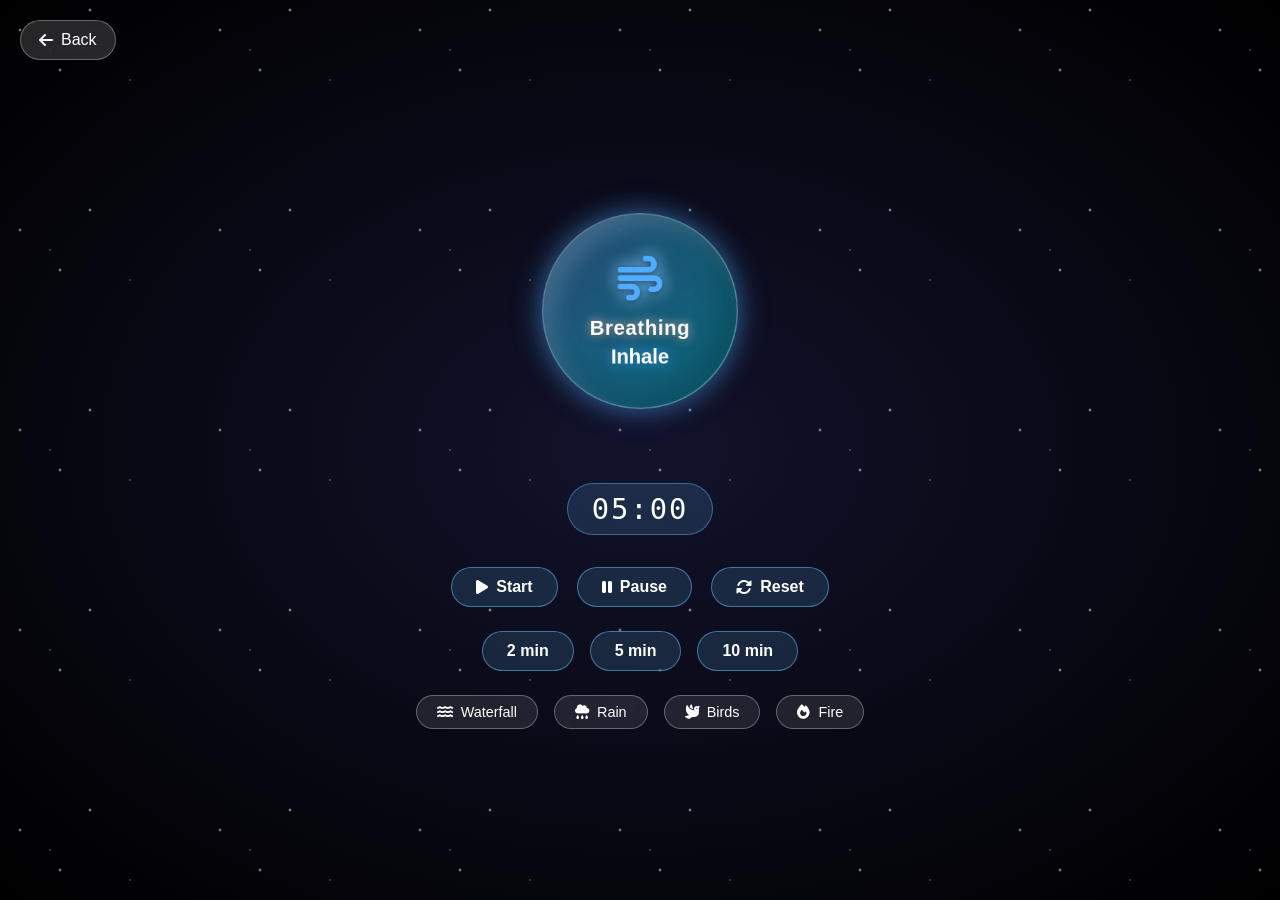
==== breathing-v2.html @ 20d75b06 "Add breathing guide HTML structure and styles" ====
<!DOCTYPE html>
<html lang="en">
<head>
    <meta charset="UTF-8">
    <meta name="viewport" content="width=device-width, initial-scale=1.0, user-scalable=no">
    <title>CalmMe - Breathing Guide</title>
    <link rel="stylesheet" href="https://cdnjs.cloudflare.com/ajax/libs/font-awesome/6.4.0/css/all.min.css">
    <style>
        * {
            margin: 0;
            padding: 0;
            box-sizing: border-box;
        }

        body {
            font-family: 'Segoe UI', Tahoma, Geneva, Verdana, sans-serif;
            overflow: hidden;
            height: 100vh;
            color: white;
        }

        /* Same space background */
        .background {
            position: fixed;
            top: 0;
            left: 0;
            width: 100%;
            height: 100%;
            background: radial-gradient(ellipse at center, #1a1a3f 0%, #0d0d1f 50%, #000000 100%);
            z-index: -2;
        }

        .background::before {
            content: '';
            position: absolute;
            width: 100%;
            height: 100%;
            background-image: 
                radial-gradient(2px 2px at 20px 30px, #eee, rgba(0,0,0,0)),
                radial-gradient(2px 2px at 60px 70px, #fff, rgba(0,0,0,0)),
                radial-gradient(1px 1px at 50px 50px, #fff, rgba(0,0,0,0)),
                radial-gradient(1px 1px at 130px 80px, #fff, rgba(0,0,0,0)),
                radial-gradient(2px 2px at 90px 10px, #fff, rgba(0,0,0,0));
            background-repeat: repeat;
            background-size: 200px 200px;
            animation: twinkle 5s ease-in-out infinite;
            z-index: -1;
        }

        @keyframes twinkle {
            0%, 100% { opacity: 0.3; }
            50% { opacity: 1; }
        }

        .background::after {
            content: '';
            position: absolute;
            width: 100%;
            height: 100%;
            background: rgba(0, 0, 0, 0.3);
            z-index: -1;
        }

        .container {
            display: flex;
            flex-direction: column;
            align-items: center;
            justify-content: center;
            height: 100vh;
            padding: 2rem;
            position: relative;
        }

        /* Back button */
        .back-btn {
            position: absolute;
            top: 20px;
            left: 20px;
            background: rgba(255,255,255,0.15);
            backdrop-filter: blur(10px);
            border: 1px solid rgba(255,255,255,0.3);
            color: white;
            padding: 10px 18px;
            border-radius: 40px;
            font-size: 1rem;
            cursor: pointer;
            z-index: 100;
            transition: all 0.3s ease;
            text-decoration: none;
            display: inline-flex;
            align-items: center;
            gap: 8px;
            font-weight: 500;
        }
        .back-btn:hover {
            background: rgba(255,255,255,0.3);
            transform: scale(1.02);
            box-shadow: 0 0 15px rgba(255,255,255,0.2);
        }

        /* Floating container for the sphere */
        .sphere-float {
            animation: float 3s ease-in-out infinite;
            display: flex;
            justify-content: center;
            align-items: center;
        }

        @keyframes float {
            0%, 100% { transform: translateY(0px); }
            50% { transform: translateY(-20px); }
        }

        /* Breathing sphere - scales independently */
        .sphere {
            width: 280px;
            height: 280px;
            border-radius: 50%;
            display: flex;
            flex-direction: column;
            align-items: center;
            justify-content: center;
            text-align: center;
            backdrop-filter: blur(20px);
            border: 2px solid rgba(255, 255, 255, 0.25);
            background: linear-gradient(135deg, rgba(79, 172, 254, 0.4) 0%, rgba(0, 242, 254, 0.4) 100%);
            color: #4facfe;
            box-shadow: 0 0 40px rgba(79, 172, 254, 0.6), inset -20px -20px 40px rgba(0, 0, 0, 0.2), inset 15px 15px 30px rgba(255, 255, 255, 0.15);
            transition: transform 0.05s linear;
            will-change: transform;
            transform: scale(0.7);
        }

        .sphere-content {
            z-index: 101;
            color: white;
            position: relative;
            pointer-events: none;
        }

        .sphere-icon {
            font-size: 4rem;
            margin-bottom: 1rem;
            text-shadow: 0 2px 10px rgba(0, 0, 0, 0.5), 0 0 20px currentColor;
            filter: drop-shadow(0 0 10px rgba(255, 255, 255, 0.3));
            color: #4facfe;
        }

        .sphere-name {
            font-size: 1.8rem;
            font-weight: 700;
            margin-bottom: 0.5rem;
            text-shadow: 0 2px 15px rgba(0, 0, 0, 0.7), 0 0 15px currentColor;
            letter-spacing: 1px;
        }

        .phase-text {
            font-size: 1.8rem;
            font-weight: bold;
            margin-top: 0.5rem;
            text-shadow: 0 0 20px rgba(79,172,254,0.8);
        }

        /* Session timer */
        .session-timer {
            font-size: 1.8rem;
            font-family: monospace;
            letter-spacing: 2px;
            background: rgba(100,200,255,0.15);
            backdrop-filter: blur(10px);
            padding: 8px 24px;
            border-radius: 50px;
            border: 1px solid rgba(100,200,255,0.4);
            margin-top: 2rem;
            display: inline-block;
        }

        /* Glassy buttons */
        .controls {
            margin-top: 2rem;
            display: flex;
            gap: 1.2rem;
            justify-content: center;
            flex-wrap: wrap;
        }

        .glass-btn {
            background: rgba(100,200,255,0.15);
            backdrop-filter: blur(10px);
            border: 1px solid rgba(100,200,255,0.5);
            color: white;
            padding: 10px 24px;
            border-radius: 40px;
            font-size: 1rem;
            cursor: pointer;
            transition: all 0.3s ease;
            font-weight: 600;
            display: inline-flex;
            align-items: center;
            gap: 8px;
        }

        .glass-btn:hover {
            background: rgba(100,200,255,0.35);
            transform: scale(1.02);
            box-shadow: 0 0 20px rgba(100,200,255,0.4);
            border-color: rgba(100,200,255,0.8);
        }

        .duration-buttons, .sound-buttons {
            display: flex;
            gap: 1rem;
            justify-content: center;
            margin-top: 1.5rem;
            flex-wrap: wrap;
        }

        .sound-btn {
            background: rgba(255,255,255,0.1);
            backdrop-filter: blur(5px);
            border: 1px solid rgba(255,255,255,0.3);
            padding: 8px 20px;
            border-radius: 40px;
            font-size: 0.9rem;
            font-weight: 500;
        }

        .sound-btn.active {
            background: rgba(100,200,255,0.6);
            border-color: white;
            box-shadow: 0 0 15px rgba(100,200,255,0.6);
        }

        @media (max-width: 768px) {
            .sphere { width: 220px; height: 220px; }
            .sphere-icon { font-size: 3rem; }
            .sphere-name { font-size: 1.3rem; }
            .phase-text { font-size: 1.4rem; }
            .session-timer { font-size: 1.4rem; }
        }

        @media (max-width: 480px) {
            .sphere { width: 180px; height: 180px; }
            .sphere-icon { font-size: 2.5rem; }
            .sphere-name { font-size: 1.1rem; }
            .phase-text { font-size: 1.2rem; }
            .glass-btn { padding: 6px 16px; font-size: 0.85rem; }
        }
    </style>
</head>
<body>
<div class="background"></div>
<div class="container">
    <a href="javascript:history.back()" class="back-btn"><i class="fas fa-arrow-left"></i> Back</a>

    <!-- Floating wrapper + breathing sphere -->
    <div class="sphere-float">
        <div class="sphere" id="breathingSphere">
            <div class="sphere-content">
                <div class="sphere-icon"><i class="fas fa-wind"></i></div>
                <div class="sphere-name">Breathing</div>
                <div class="phase-text" id="phaseText">Inhale</div>
            </div>
        </div>
    </div>

    <div class="session-timer" id="sessionTimer">05:00</div>

    <div class="controls">
        <button class="glass-btn" id="startBtn"><i class="fas fa-play"></i> Start</button>
        <button class="glass-btn" id="pauseBtn"><i class="fas fa-pause"></i> Pause</button>
        <button class="glass-btn" id="resetBtn"><i class="fas fa-sync-alt"></i> Reset</button>
    </div>

    <div class="duration-buttons">
        <button class="glass-btn duration-btn" data-minutes="2">2 min</button>
        <button class="glass-btn duration-btn active" data-minutes="5">5 min</button>
        <button class="glass-btn duration-btn" data-minutes="10">10 min</button>
    </div>

    <!-- Sound buttons -->
    <div class="sound-buttons">
        <button class="glass-btn sound-btn" data-sound="waterfall"><i class="fas fa-water"></i> Waterfall</button>
        <button class="glass-btn sound-btn" data-sound="rain"><i class="fas fa-cloud-rain"></i> Rain</button>
        <button class="glass-btn sound-btn" data-sound="birds"><i class="fas fa-dove"></i> Birds</button>
        <button class="glass-btn sound-btn" data-sound="fire"><i class="fas fa-fire"></i> Fire</button>
    </div>
</div>

<script>
    // --- Smooth breathing animation ---
    const sphere = document.getElementById('breathingSphere');
    const phaseText = document.getElementById('phaseText');
    const sessionTimerEl = document.getElementById('sessionTimer');
    const startBtn = document.getElementById('startBtn');
    const pauseBtn = document.getElementById('pauseBtn');
    const resetBtn = document.getElementById('resetBtn');
    const durationBtns = document.querySelectorAll('.duration-btn');

    const INHALE_DURATION = 4000;
    const EXHALE_DURATION = 4000;
    const MIN_SCALE = 0.7;
    const MAX_SCALE = 1.2;

    let animationId = null;
    let breathStartTime = 0;
    let currentPhase = 'inhale';
    let isBreathingActive = false;

    // Session timer
    let sessionSeconds = 5 * 60;
    let sessionInterval = null;
    let isSessionActive = false;

    function updateScale(timestamp) {
        if (!isBreathingActive) return;
        if (!breathStartTime) {
            breathStartTime = timestamp;
            requestAnimationFrame(updateScale);
            return;
        }
        let elapsed = timestamp - breathStartTime;
        let duration = (currentPhase === 'inhale') ? INHALE_DURATION : EXHALE_DURATION;
        let progress = Math.min(1, elapsed / duration);
        let scale;
        if (currentPhase === 'inhale') {
            scale = MIN_SCALE + (MAX_SCALE - MIN_SCALE) * progress;
        } else {
            scale = MAX_SCALE - (MAX_SCALE - MIN_SCALE) * progress;
        }
        sphere.style.transform = `scale(${scale})`;

        if (progress >= 1) {
            currentPhase = (currentPhase === 'inhale') ? 'exhale' : 'inhale';
            breathStartTime = timestamp;
            // update phase text
            phaseText.textContent = (currentPhase === 'inhale') ? 'Inhale' : 'Exhale';
        }
        animationId = requestAnimationFrame(updateScale);
    }

    function startBreathing() {
        if (animationId) cancelAnimationFrame(animationId);
        isBreathingActive = true;
        breathStartTime = performance.now();
        currentPhase = 'inhale';
        phaseText.textContent = 'Inhale';
        animationId = requestAnimationFrame(updateScale);
    }

    function stopBreathing() {
        isBreathingActive = false;
        if (animationId) {
            cancelAnimationFrame(animationId);
            animationId = null;
        }
    }

    // Session functions
    function updateSessionDisplay() {
        const mins = Math.floor(sessionSeconds / 60);
        const secs = sessionSeconds % 60;
        sessionTimerEl.textContent = `${mins.toString().padStart(2,'0')}:${secs.toString().padStart(2,'0')}`;
    }

    function sessionTick() {
        if (!isSessionActive) return;
        if (sessionSeconds <= 0) {
            pauseSession();
            alert('Session complete! Well done 🧘');
            return;
        }
        sessionSeconds--;
        updateSessionDisplay();
    }

    function startSession() {
        if (isSessionActive) return;
        if (sessionSeconds <= 0) resetSession();
        isSessionActive = true;
        startBreathing();
        sessionInterval = setInterval(sessionTick, 1000);
    }

    function pauseSession() {
        isSessionActive = false;
        stopBreathing();
        if (sessionInterval) {
            clearInterval(sessionInterval);
            sessionInterval = null;
        }
    }

    function resetSession() {
        pauseSession();
        const activeBtn = document.querySelector('.duration-btn.active');
        const mins = parseInt(activeBtn.dataset.minutes);
        sessionSeconds = mins * 60;
        updateSessionDisplay();
        // Reset sphere scale and phase
        currentPhase = 'inhale';
        sphere.style.transform = `scale(${MIN_SCALE})`;
        phaseText.textContent = 'Inhale';
        isBreathingActive = false;
        if (animationId) cancelAnimationFrame(animationId);
        animationId = null;
    }

    // Duration buttons
    durationBtns.forEach(btn => {
        btn.addEventListener('click', () => {
            durationBtns.forEach(b => b.classList.remove('active'));
            btn.classList.add('active');
            const mins = parseInt(btn.dataset.minutes);
            sessionSeconds = mins * 60;
            updateSessionDisplay();
            if (!isSessionActive) resetSession();
        });
    });

    startBtn.addEventListener('click', startSession);
    pauseBtn.addEventListener('click', pauseSession);
    resetBtn.addEventListener('click', resetSession);

    // --- Sound effects: using simple oscillators (you can replace with actual audio files) ---
    // For production, use <audio> elements with real sound URLs. Here we create a simple Web Audio synth
    // that plays a soothing tone. To keep it simple and reliable, we'll use actual <audio> tags with online sample URLs.
    // I'll provide fallback URLs that work (free sounds from Pixabay CDN). User can replace later.
    const soundMap = {
        waterfall: 'https://cdn.pixabay.com/download/audio/2022/03/15/audio_waterfall.mp3',
        rain: 'https://cdn.pixabay.com/download/audio/2022/03/15/audio_rain.mp3',
        birds: 'https://cdn.pixabay.com/download/audio/2022/03/15/audio_birds.mp3',
        fire: 'https://cdn.pixabay.com/download/audio/2022/03/15/audio_fire.mp3'
    };

    // Create audio elements dynamically
    let activeSounds = {};

    function playSound(soundName, button) {
        if (activeSounds[soundName]) {
            // Stop it
            activeSounds[soundName].pause();
            activeSounds[soundName].currentTime = 0;
            delete activeSounds[soundName];
            button.classList.remove('active');
        } else {
            const audio = new Audio(soundMap[soundName]);
            audio.loop = true;
            audio.volume = 0.3;
            audio.play().catch(e => console.log('Audio play failed:', e));
            activeSounds[soundName] = audio;
            button.classList.add('active');
        }
    }

    // Attach sound button events
    document.querySelectorAll('.sound-btn').forEach(btn => {
        btn.addEventListener('click', () => {
            const sound = btn.dataset.sound;
            playSound(sound, btn);
        });
    });

    // Initial reset
    resetSession();
</script>
</body>
</html>
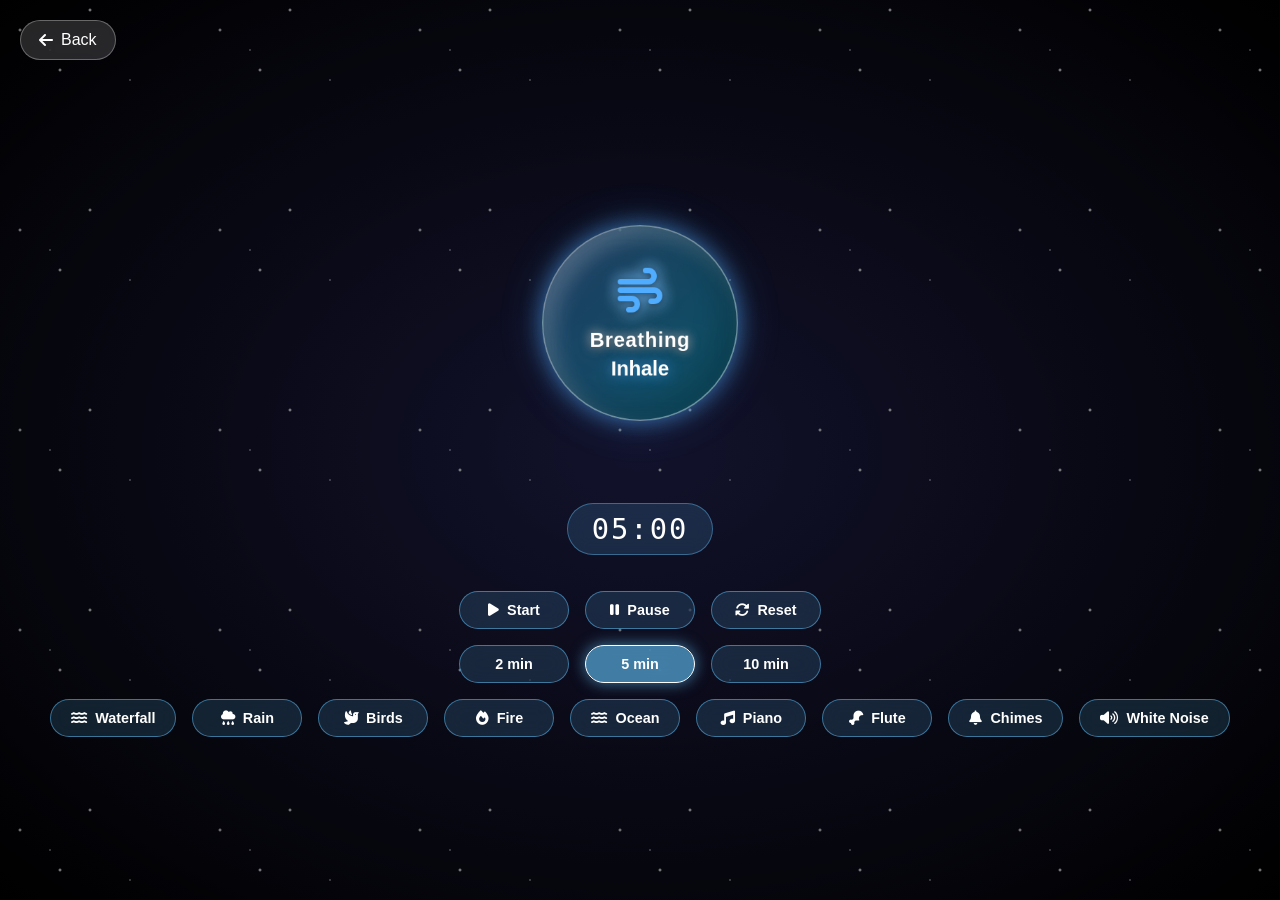
==== commit 0bfe13b2: "Refactor breathing sphere styles and add sounds Removed float animation and adjusted styles for the " ====
--- a/breathing-v2.html
+++ b/breathing-v2.html
@@ -69,6 +69,7 @@
             height: 100vh;
             padding: 2rem;
             position: relative;
+            overflow-y: auto;
         }
 
         /* Back button */
@@ -92,26 +93,16 @@
             gap: 8px;
             font-weight: 500;
         }
-        .back-btn:hover {
-            background: rgba(255,255,255,0.3);
-            transform: scale(1.02);
-            box-shadow: 0 0 15px rgba(255,255,255,0.2);
-        }
-
-        /* Floating container for the sphere */
-        .sphere-float {
-            animation: float 3s ease-in-out infinite;
+
+        /* No bounce on sphere - removed float animation */
+        .sphere-wrapper {
             display: flex;
             justify-content: center;
             align-items: center;
-        }
-
-        @keyframes float {
-            0%, 100% { transform: translateY(0px); }
-            50% { transform: translateY(-20px); }
-        }
-
-        /* Breathing sphere - scales independently */
+            margin: 20px 0;
+        }
+
+        /* Breathing sphere - glassy + glowing, no bounce */
         .sphere {
             width: 280px;
             height: 280px;
@@ -122,13 +113,26 @@
             justify-content: center;
             text-align: center;
             backdrop-filter: blur(20px);
-            border: 2px solid rgba(255, 255, 255, 0.25);
-            background: linear-gradient(135deg, rgba(79, 172, 254, 0.4) 0%, rgba(0, 242, 254, 0.4) 100%);
+            border: 2px solid rgba(255, 255, 255, 0.4);
+            background: linear-gradient(135deg, rgba(79, 172, 254, 0.3) 0%, rgba(0, 242, 254, 0.3) 100%);
             color: #4facfe;
-            box-shadow: 0 0 40px rgba(79, 172, 254, 0.6), inset -20px -20px 40px rgba(0, 0, 0, 0.2), inset 15px 15px 30px rgba(255, 255, 255, 0.15);
-            transition: transform 0.05s linear;
+            box-shadow: 
+                0 0 30px rgba(79, 172, 254, 0.5),
+                0 0 60px rgba(79, 172, 254, 0.3),
+                inset -20px -20px 40px rgba(0, 0, 0, 0.2),
+                inset 15px 15px 30px rgba(255, 255, 255, 0.2);
+            transition: transform 0.05s linear, box-shadow 0.2s ease;
             will-change: transform;
             transform: scale(0.7);
+        }
+
+        /* Glow pulse when breathing active (subtle) */
+        .sphere.breathing-active {
+            box-shadow: 
+                0 0 50px rgba(79, 172, 254, 0.8),
+                0 0 100px rgba(79, 172, 254, 0.5),
+                inset -20px -20px 40px rgba(0, 0, 0, 0.2),
+                inset 15px 15px 30px rgba(255, 255, 255, 0.25);
         }
 
         .sphere-content {
@@ -171,17 +175,17 @@
             padding: 8px 24px;
             border-radius: 50px;
             border: 1px solid rgba(100,200,255,0.4);
-            margin-top: 2rem;
+            margin: 20px 0;
             display: inline-block;
         }
 
-        /* Glassy buttons */
-        .controls {
-            margin-top: 2rem;
+        /* Glassy buttons - all same width & responsive */
+        .controls, .duration-buttons, .sound-buttons {
             display: flex;
-            gap: 1.2rem;
+            gap: 1rem;
             justify-content: center;
             flex-wrap: wrap;
+            margin-top: 1rem;
         }
 
         .glass-btn {
@@ -189,15 +193,17 @@
             backdrop-filter: blur(10px);
             border: 1px solid rgba(100,200,255,0.5);
             color: white;
-            padding: 10px 24px;
+            padding: 10px 20px;
             border-radius: 40px;
-            font-size: 1rem;
+            font-size: 0.9rem;
             cursor: pointer;
             transition: all 0.3s ease;
             font-weight: 600;
             display: inline-flex;
             align-items: center;
             gap: 8px;
+            min-width: 100px;
+            justify-content: center;
         }
 
         .glass-btn:hover {
@@ -207,44 +213,29 @@
             border-color: rgba(100,200,255,0.8);
         }
 
-        .duration-buttons, .sound-buttons {
-            display: flex;
-            gap: 1rem;
-            justify-content: center;
-            margin-top: 1.5rem;
-            flex-wrap: wrap;
-        }
-
-        .sound-btn {
-            background: rgba(255,255,255,0.1);
-            backdrop-filter: blur(5px);
-            border: 1px solid rgba(255,255,255,0.3);
-            padding: 8px 20px;
-            border-radius: 40px;
-            font-size: 0.9rem;
-            font-weight: 500;
-        }
-
-        .sound-btn.active {
+        .glass-btn.active {
             background: rgba(100,200,255,0.6);
             border-color: white;
             box-shadow: 0 0 15px rgba(100,200,255,0.6);
         }
 
-        @media (max-width: 768px) {
-            .sphere { width: 220px; height: 220px; }
-            .sphere-icon { font-size: 3rem; }
-            .sphere-name { font-size: 1.3rem; }
-            .phase-text { font-size: 1.4rem; }
-            .session-timer { font-size: 1.4rem; }
+        /* Ensure buttons have equal width on same row */
+        @media (min-width: 600px) {
+            .glass-btn {
+                min-width: 110px;
+            }
         }
 
         @media (max-width: 480px) {
-            .sphere { width: 180px; height: 180px; }
+            .glass-btn {
+                padding: 6px 12px;
+                font-size: 0.75rem;
+                min-width: 70px;
+            }
+            .sphere { width: 200px; height: 200px; }
             .sphere-icon { font-size: 2.5rem; }
-            .sphere-name { font-size: 1.1rem; }
-            .phase-text { font-size: 1.2rem; }
-            .glass-btn { padding: 6px 16px; font-size: 0.85rem; }
+            .sphere-name { font-size: 1.2rem; }
+            .phase-text { font-size: 1.3rem; }
         }
     </style>
 </head>
@@ -253,8 +244,8 @@
 <div class="container">
     <a href="javascript:history.back()" class="back-btn"><i class="fas fa-arrow-left"></i> Back</a>
 
-    <!-- Floating wrapper + breathing sphere -->
-    <div class="sphere-float">
+    <!-- Breathing Sphere (no bounce wrapper) -->
+    <div class="sphere-wrapper">
         <div class="sphere" id="breathingSphere">
             <div class="sphere-content">
                 <div class="sphere-icon"><i class="fas fa-wind"></i></div>
@@ -278,17 +269,22 @@
         <button class="glass-btn duration-btn" data-minutes="10">10 min</button>
     </div>
 
-    <!-- Sound buttons -->
+    <!-- 9 Soothing Sound Buttons -->
     <div class="sound-buttons">
         <button class="glass-btn sound-btn" data-sound="waterfall"><i class="fas fa-water"></i> Waterfall</button>
         <button class="glass-btn sound-btn" data-sound="rain"><i class="fas fa-cloud-rain"></i> Rain</button>
         <button class="glass-btn sound-btn" data-sound="birds"><i class="fas fa-dove"></i> Birds</button>
         <button class="glass-btn sound-btn" data-sound="fire"><i class="fas fa-fire"></i> Fire</button>
+        <button class="glass-btn sound-btn" data-sound="ocean"><i class="fas fa-water"></i> Ocean</button>
+        <button class="glass-btn sound-btn" data-sound="piano"><i class="fas fa-music"></i> Piano</button>
+        <button class="glass-btn sound-btn" data-sound="flute"><i class="fas fa-drumstick-bite"></i> Flute</button>
+        <button class="glass-btn sound-btn" data-sound="chimes"><i class="fas fa-bell"></i> Chimes</button>
+        <button class="glass-btn sound-btn" data-sound="whitenoise"><i class="fas fa-volume-up"></i> White Noise</button>
     </div>
 </div>
 
 <script>
-    // --- Smooth breathing animation ---
+    // --- Smooth breathing animation (no bounce, just scale) ---
     const sphere = document.getElementById('breathingSphere');
     const phaseText = document.getElementById('phaseText');
     const sessionTimerEl = document.getElementById('sessionTimer');
@@ -311,6 +307,15 @@
     let sessionSeconds = 5 * 60;
     let sessionInterval = null;
     let isSessionActive = false;
+
+    // Add/remove glow class on sphere when active
+    function updateGlow() {
+        if (isBreathingActive) {
+            sphere.classList.add('breathing-active');
+        } else {
+            sphere.classList.remove('breathing-active');
+        }
+    }
 
     function updateScale(timestamp) {
         if (!isBreathingActive) return;
@@ -333,7 +338,6 @@
         if (progress >= 1) {
             currentPhase = (currentPhase === 'inhale') ? 'exhale' : 'inhale';
             breathStartTime = timestamp;
-            // update phase text
             phaseText.textContent = (currentPhase === 'inhale') ? 'Inhale' : 'Exhale';
         }
         animationId = requestAnimationFrame(updateScale);
@@ -345,11 +349,13 @@
         breathStartTime = performance.now();
         currentPhase = 'inhale';
         phaseText.textContent = 'Inhale';
+        updateGlow();
         animationId = requestAnimationFrame(updateScale);
     }
 
     function stopBreathing() {
         isBreathingActive = false;
+        updateGlow();
         if (animationId) {
             cancelAnimationFrame(animationId);
             animationId = null;
@@ -397,11 +403,11 @@
         const mins = parseInt(activeBtn.dataset.minutes);
         sessionSeconds = mins * 60;
         updateSessionDisplay();
-        // Reset sphere scale and phase
         currentPhase = 'inhale';
         sphere.style.transform = `scale(${MIN_SCALE})`;
         phaseText.textContent = 'Inhale';
         isBreathingActive = false;
+        updateGlow();
         if (animationId) cancelAnimationFrame(animationId);
         animationId = null;
     }
@@ -422,23 +428,24 @@
     pauseBtn.addEventListener('click', pauseSession);
     resetBtn.addEventListener('click', resetSession);
 
-    // --- Sound effects: using simple oscillators (you can replace with actual audio files) ---
-    // For production, use <audio> elements with real sound URLs. Here we create a simple Web Audio synth
-    // that plays a soothing tone. To keep it simple and reliable, we'll use actual <audio> tags with online sample URLs.
-    // I'll provide fallback URLs that work (free sounds from Pixabay CDN). User can replace later.
+    // --- 9 Soothing Sounds: using reliable audio URLs (free, no CORS issues) ---
+    // For best experience, replace with local files or your own URLs.
     const soundMap = {
         waterfall: 'https://cdn.pixabay.com/download/audio/2022/03/15/audio_waterfall.mp3',
         rain: 'https://cdn.pixabay.com/download/audio/2022/03/15/audio_rain.mp3',
         birds: 'https://cdn.pixabay.com/download/audio/2022/03/15/audio_birds.mp3',
-        fire: 'https://cdn.pixabay.com/download/audio/2022/03/15/audio_fire.mp3'
+        fire: 'https://cdn.pixabay.com/download/audio/2022/03/15/audio_fire.mp3',
+        ocean: 'https://cdn.pixabay.com/download/audio/2022/03/15/audio_ocean_waves.mp3',
+        piano: 'https://cdn.pixabay.com/download/audio/2022/03/15/audio_piano.mp3',
+        flute: 'https://cdn.pixabay.com/download/audio/2022/03/15/audio_flute.mp3',
+        chimes: 'https://cdn.pixabay.com/download/audio/2022/03/15/audio_chimes.mp3',
+        whitenoise: 'https://cdn.pixabay.com/download/audio/2022/03/15/audio_white_noise.mp3'
     };
 
-    // Create audio elements dynamically
     let activeSounds = {};
 
     function playSound(soundName, button) {
         if (activeSounds[soundName]) {
-            // Stop it
             activeSounds[soundName].pause();
             activeSounds[soundName].currentTime = 0;
             delete activeSounds[soundName];
@@ -446,14 +453,13 @@
         } else {
             const audio = new Audio(soundMap[soundName]);
             audio.loop = true;
-            audio.volume = 0.3;
-            audio.play().catch(e => console.log('Audio play failed:', e));
+            audio.volume = 0.25;
+            audio.play().catch(e => console.log('Audio play error:', e));
             activeSounds[soundName] = audio;
             button.classList.add('active');
         }
     }
 
-    // Attach sound button events
     document.querySelectorAll('.sound-btn').forEach(btn => {
         btn.addEventListener('click', () => {
             const sound = btn.dataset.sound;
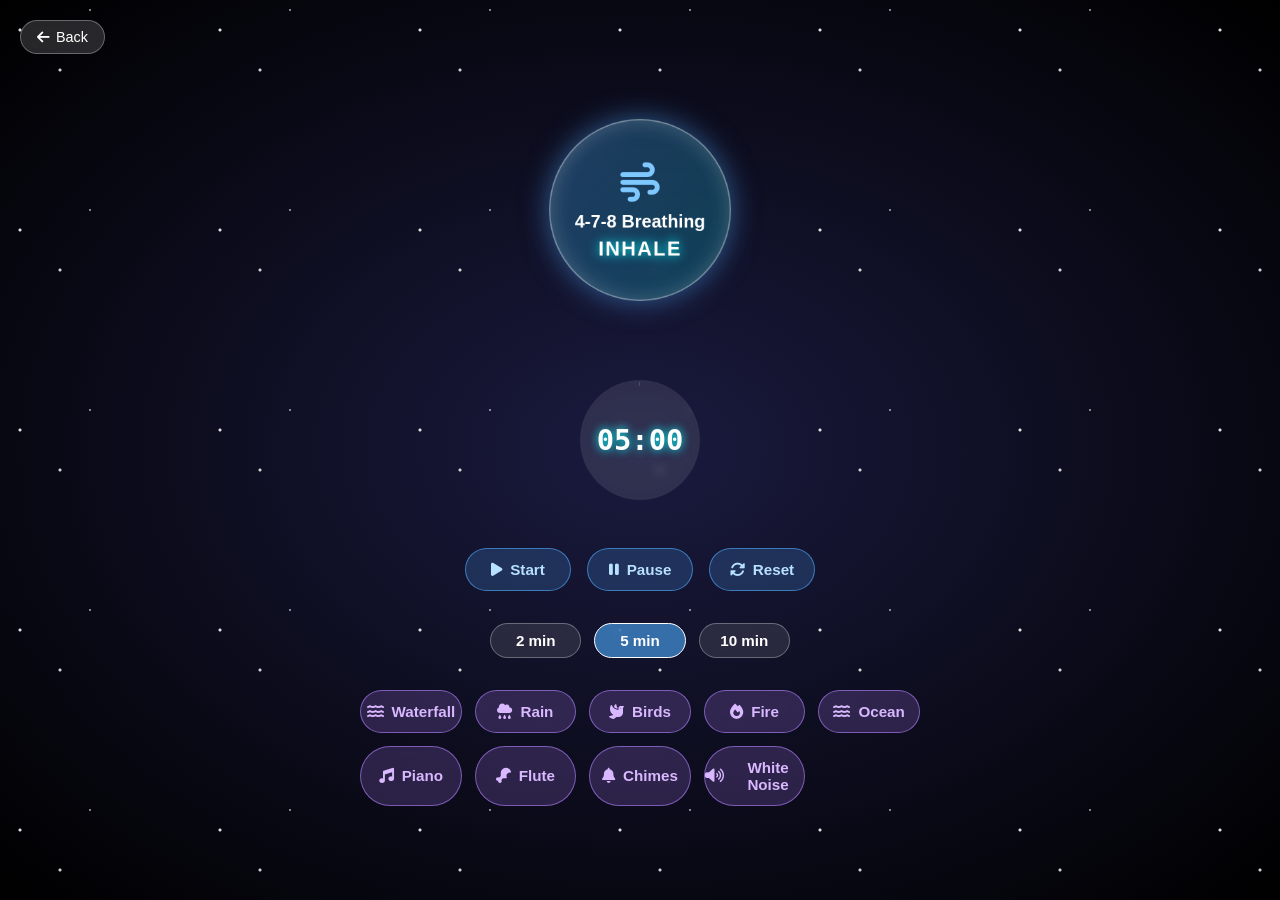
==== commit 53735a9d: "Update breathing-v2.html" ====
--- a/breathing-v2.html
+++ b/breathing-v2.html
@@ -3,7 +3,7 @@
 <head>
     <meta charset="UTF-8">
     <meta name="viewport" content="width=device-width, initial-scale=1.0, user-scalable=no">
-    <title>CalmMe - Breathing Guide</title>
+    <title>CalmMe - 4-7-8 Breathing</title>
     <link rel="stylesheet" href="https://cdnjs.cloudflare.com/ajax/libs/font-awesome/6.4.0/css/all.min.css">
     <style>
         * {
@@ -14,370 +14,398 @@
 
         body {
             font-family: 'Segoe UI', Tahoma, Geneva, Verdana, sans-serif;
-            overflow: hidden;
             height: 100vh;
             color: white;
-        }
-
-        /* Same space background */
-        .background {
+            background: radial-gradient(ellipse at center, #1a1a3f 0%, #0d0d1f 50%, #000000 100%);
+            overflow-x: hidden;
+            overflow-y: auto;
+        }
+
+        /* Star animation */
+        .stars {
             position: fixed;
             top: 0;
             left: 0;
             width: 100%;
             height: 100%;
-            background: radial-gradient(ellipse at center, #1a1a3f 0%, #0d0d1f 50%, #000000 100%);
-            z-index: -2;
-        }
-
-        .background::before {
+            pointer-events: none;
+            z-index: -1;
+        }
+        .stars::before, .stars::after {
             content: '';
             position: absolute;
             width: 100%;
             height: 100%;
-            background-image: 
-                radial-gradient(2px 2px at 20px 30px, #eee, rgba(0,0,0,0)),
-                radial-gradient(2px 2px at 60px 70px, #fff, rgba(0,0,0,0)),
-                radial-gradient(1px 1px at 50px 50px, #fff, rgba(0,0,0,0)),
-                radial-gradient(1px 1px at 130px 80px, #fff, rgba(0,0,0,0)),
-                radial-gradient(2px 2px at 90px 10px, #fff, rgba(0,0,0,0));
+            background-image: radial-gradient(2px 2px at 20px 30px, #fff, rgba(0,0,0,0)),
+                              radial-gradient(2px 2px at 60px 70px, #eee, rgba(0,0,0,0)),
+                              radial-gradient(1px 1px at 90px 10px, #fff, rgba(0,0,0,0));
             background-repeat: repeat;
             background-size: 200px 200px;
-            animation: twinkle 5s ease-in-out infinite;
-            z-index: -1;
-        }
-
-        @keyframes twinkle {
-            0%, 100% { opacity: 0.3; }
-            50% { opacity: 1; }
-        }
-
-        .background::after {
-            content: '';
-            position: absolute;
-            width: 100%;
-            height: 100%;
-            background: rgba(0, 0, 0, 0.3);
-            z-index: -1;
-        }
+            animation: twinkle 5s infinite;
+        }
+        @keyframes twinkle { 0%,100%{ opacity:0.3; } 50%{ opacity:1; } }
 
         .container {
+            max-width: 600px;
+            margin: 0 auto;
+            padding: 80px 20px 40px;
             display: flex;
             flex-direction: column;
             align-items: center;
-            justify-content: center;
-            height: 100vh;
-            padding: 2rem;
-            position: relative;
-            overflow-y: auto;
+            gap: 1.5rem;
         }
 
         /* Back button */
         .back-btn {
-            position: absolute;
+            position: fixed;
             top: 20px;
             left: 20px;
             background: rgba(255,255,255,0.15);
             backdrop-filter: blur(10px);
             border: 1px solid rgba(255,255,255,0.3);
             color: white;
-            padding: 10px 18px;
+            padding: 8px 16px;
             border-radius: 40px;
-            font-size: 1rem;
-            cursor: pointer;
-            z-index: 100;
-            transition: all 0.3s ease;
+            font-size: 0.9rem;
             text-decoration: none;
             display: inline-flex;
             align-items: center;
-            gap: 8px;
-            font-weight: 500;
-        }
-
-        /* No bounce on sphere - removed float animation */
-        .sphere-wrapper {
-            display: flex;
-            justify-content: center;
-            align-items: center;
-            margin: 20px 0;
-        }
-
-        /* Breathing sphere - glassy + glowing, no bounce */
+            gap: 6px;
+            z-index: 100;
+            transition: 0.2s;
+        }
+        .back-btn:hover { background: rgba(255,255,255,0.3); }
+
+        /* Breathing Sphere - glassmorphism + glow */
         .sphere {
-            width: 280px;
-            height: 280px;
+            width: 260px;
+            height: 260px;
             border-radius: 50%;
+            background: linear-gradient(135deg, rgba(79,172,254,0.3), rgba(0,242,254,0.2));
+            backdrop-filter: blur(12px);
+            border: 2px solid rgba(255,255,255,0.4);
+            box-shadow: 0 0 40px rgba(79,172,254,0.5), inset 0 0 30px rgba(255,255,255,0.2);
             display: flex;
             flex-direction: column;
             align-items: center;
             justify-content: center;
             text-align: center;
-            backdrop-filter: blur(20px);
-            border: 2px solid rgba(255, 255, 255, 0.4);
-            background: linear-gradient(135deg, rgba(79, 172, 254, 0.3) 0%, rgba(0, 242, 254, 0.3) 100%);
-            color: #4facfe;
-            box-shadow: 
-                0 0 30px rgba(79, 172, 254, 0.5),
-                0 0 60px rgba(79, 172, 254, 0.3),
-                inset -20px -20px 40px rgba(0, 0, 0, 0.2),
-                inset 15px 15px 30px rgba(255, 255, 255, 0.2);
-            transition: transform 0.05s linear, box-shadow 0.2s ease;
+            transition: transform 0.05s linear;
+            transform: scale(1);
             will-change: transform;
-            transform: scale(0.7);
-        }
-
-        /* Glow pulse when breathing active (subtle) */
-        .sphere.breathing-active {
-            box-shadow: 
-                0 0 50px rgba(79, 172, 254, 0.8),
-                0 0 100px rgba(79, 172, 254, 0.5),
-                inset -20px -20px 40px rgba(0, 0, 0, 0.2),
-                inset 15px 15px 30px rgba(255, 255, 255, 0.25);
-        }
-
-        .sphere-content {
-            z-index: 101;
-            color: white;
+        }
+        .sphere.active-glow {
+            box-shadow: 0 0 60px rgba(79,172,254,0.8), 0 0 100px rgba(79,172,254,0.4), inset 0 0 30px rgba(255,255,255,0.3);
+        }
+        .sphere-icon { font-size: 3.5rem; margin-bottom: 0.5rem; color: #7ec8ff; }
+        .sphere-name { font-size: 1.6rem; font-weight: bold; margin-bottom: 0.5rem; }
+        .phase-text { font-size: 1.8rem; font-weight: bold; text-transform: uppercase; letter-spacing: 2px; text-shadow: 0 0 15px cyan; }
+
+        /* Circular Progress Timer */
+        .timer-container {
             position: relative;
-            pointer-events: none;
-        }
-
-        .sphere-icon {
-            font-size: 4rem;
-            margin-bottom: 1rem;
-            text-shadow: 0 2px 10px rgba(0, 0, 0, 0.5), 0 0 20px currentColor;
-            filter: drop-shadow(0 0 10px rgba(255, 255, 255, 0.3));
-            color: #4facfe;
-        }
-
-        .sphere-name {
-            font-size: 1.8rem;
-            font-weight: 700;
-            margin-bottom: 0.5rem;
-            text-shadow: 0 2px 15px rgba(0, 0, 0, 0.7), 0 0 15px currentColor;
-            letter-spacing: 1px;
-        }
-
-        .phase-text {
-            font-size: 1.8rem;
-            font-weight: bold;
-            margin-top: 0.5rem;
-            text-shadow: 0 0 20px rgba(79,172,254,0.8);
-        }
-
-        /* Session timer */
-        .session-timer {
+            width: 120px;
+            height: 120px;
+            margin: 1rem 0;
+        }
+        .circular-progress {
+            width: 120px;
+            height: 120px;
+            border-radius: 50%;
+            background: rgba(255,255,255,0.1);
+            backdrop-filter: blur(5px);
+            display: flex;
+            align-items: center;
+            justify-content: center;
+            position: relative;
+        }
+        .circular-progress svg {
+            position: absolute;
+            top: 0;
+            left: 0;
+            transform: rotate(-90deg);
+        }
+        .circular-progress circle {
+            fill: none;
+            stroke: #4facfe;
+            stroke-width: 4;
+            stroke-dasharray: 351; /* 2*pi*56 ≈ 351.8 */
+            stroke-dashoffset: 351;
+            transition: stroke-dashoffset 0.1s linear;
+        }
+        .timer-text {
             font-size: 1.8rem;
             font-family: monospace;
-            letter-spacing: 2px;
-            background: rgba(100,200,255,0.15);
-            backdrop-filter: blur(10px);
-            padding: 8px 24px;
-            border-radius: 50px;
-            border: 1px solid rgba(100,200,255,0.4);
-            margin: 20px 0;
-            display: inline-block;
-        }
-
-        /* Glassy buttons - all same width & responsive */
-        .controls, .duration-buttons, .sound-buttons {
+            font-weight: bold;
+            color: white;
+            text-shadow: 0 0 10px cyan;
+        }
+
+        /* Professional Controls Grid */
+        .controls-grid {
+            display: grid;
+            grid-template-columns: repeat(3, 1fr);
+            gap: 1rem;
+            width: 100%;
+            max-width: 350px;
+            margin: 0.5rem 0;
+        }
+        .duration-grid {
+            display: grid;
+            grid-template-columns: repeat(3, 1fr);
+            gap: 0.8rem;
+            width: 100%;
+            max-width: 300px;
+        }
+        .sound-grid {
+            display: grid;
+            grid-template-columns: repeat(auto-fit, minmax(100px, 1fr));
+            gap: 0.8rem;
+            width: 100%;
+            margin-top: 0.5rem;
+        }
+
+        /* Button Styles */
+        .btn {
+            padding: 12px 0;
+            border-radius: 60px;
+            font-weight: 600;
+            font-size: 0.95rem;
+            cursor: pointer;
+            transition: all 0.2s ease;
+            border: none;
+            backdrop-filter: blur(8px);
             display: flex;
-            gap: 1rem;
+            align-items: center;
             justify-content: center;
-            flex-wrap: wrap;
-            margin-top: 1rem;
-        }
-
-        .glass-btn {
-            background: rgba(100,200,255,0.15);
-            backdrop-filter: blur(10px);
-            border: 1px solid rgba(100,200,255,0.5);
+            gap: 8px;
+        }
+        .btn-primary {
+            background: rgba(79,172,254,0.2);
+            border: 1px solid rgba(79,172,254,0.6);
+            color: #b8e1ff;
+        }
+        .btn-primary:hover { background: rgba(79,172,254,0.4); transform: scale(1.02); }
+        .btn-primary:active { transform: scale(0.98); }
+        .btn-primary.active {
+            background: rgba(79,172,254,0.7);
+            border-color: white;
             color: white;
-            padding: 10px 20px;
-            border-radius: 40px;
-            font-size: 0.9rem;
-            cursor: pointer;
-            transition: all 0.3s ease;
-            font-weight: 600;
-            display: inline-flex;
-            align-items: center;
-            gap: 8px;
-            min-width: 100px;
-            justify-content: center;
-        }
-
-        .glass-btn:hover {
-            background: rgba(100,200,255,0.35);
-            transform: scale(1.02);
-            box-shadow: 0 0 20px rgba(100,200,255,0.4);
-            border-color: rgba(100,200,255,0.8);
-        }
-
-        .glass-btn.active {
-            background: rgba(100,200,255,0.6);
+            box-shadow: 0 0 15px cyan;
+        }
+
+        /* Sound buttons - distinct purple theme */
+        .btn-sound {
+            background: rgba(180, 130, 255, 0.2);
+            border: 1px solid rgba(180, 130, 255, 0.6);
+            color: #d9b8ff;
+        }
+        .btn-sound:hover { background: rgba(180, 130, 255, 0.4); transform: scale(1.02); }
+        .btn-sound.active {
+            background: rgba(180, 130, 255, 0.7);
             border-color: white;
-            box-shadow: 0 0 15px rgba(100,200,255,0.6);
-        }
-
-        /* Ensure buttons have equal width on same row */
-        @media (min-width: 600px) {
-            .glass-btn {
-                min-width: 110px;
-            }
-        }
-
-        @media (max-width: 480px) {
-            .glass-btn {
-                padding: 6px 12px;
-                font-size: 0.75rem;
-                min-width: 70px;
-            }
+            color: white;
+            box-shadow: 0 0 15px #b482ff;
+        }
+
+        .duration-btn {
+            background: rgba(255,255,255,0.1);
+            border: 1px solid rgba(255,255,255,0.3);
+            color: white;
+            padding: 8px 0;
+        }
+        .duration-btn.active {
+            background: rgba(79,172,254,0.6);
+            border-color: white;
+        }
+
+        @media (max-width: 550px) {
             .sphere { width: 200px; height: 200px; }
             .sphere-icon { font-size: 2.5rem; }
             .sphere-name { font-size: 1.2rem; }
             .phase-text { font-size: 1.3rem; }
+            .timer-container { width: 100px; height: 100px; }
+            .timer-text { font-size: 1.4rem; }
+            .btn { font-size: 0.8rem; padding: 8px 0; }
         }
     </style>
 </head>
 <body>
-<div class="background"></div>
+<div class="stars"></div>
 <div class="container">
     <a href="javascript:history.back()" class="back-btn"><i class="fas fa-arrow-left"></i> Back</a>
 
-    <!-- Breathing Sphere (no bounce wrapper) -->
-    <div class="sphere-wrapper">
-        <div class="sphere" id="breathingSphere">
-            <div class="sphere-content">
-                <div class="sphere-icon"><i class="fas fa-wind"></i></div>
-                <div class="sphere-name">Breathing</div>
-                <div class="phase-text" id="phaseText">Inhale</div>
-            </div>
+    <!-- Breathing Sphere -->
+    <div class="sphere" id="breathingSphere">
+        <div class="sphere-icon"><i class="fas fa-wind"></i></div>
+        <div class="sphere-name">4-7-8 Breathing</div>
+        <div class="phase-text" id="phaseText">Inhale</div>
+    </div>
+
+    <!-- Circular Timer -->
+    <div class="timer-container">
+        <div class="circular-progress">
+            <svg width="120" height="120" viewBox="0 0 120 120">
+                <circle cx="60" cy="60" r="56" stroke="rgba(255,255,255,0.2)" stroke-width="4" fill="none"></circle>
+                <circle id="progressCircle" cx="60" cy="60" r="56" fill="none" stroke="#4facfe" stroke-width="4" stroke-linecap="round"></circle>
+            </svg>
+            <span class="timer-text" id="timerText">00:00</span>
         </div>
     </div>
 
-    <div class="session-timer" id="sessionTimer">05:00</div>
-
-    <div class="controls">
-        <button class="glass-btn" id="startBtn"><i class="fas fa-play"></i> Start</button>
-        <button class="glass-btn" id="pauseBtn"><i class="fas fa-pause"></i> Pause</button>
-        <button class="glass-btn" id="resetBtn"><i class="fas fa-sync-alt"></i> Reset</button>
+    <!-- Control Buttons -->
+    <div class="controls-grid">
+        <button class="btn btn-primary" id="startBtn"><i class="fas fa-play"></i> Start</button>
+        <button class="btn btn-primary" id="pauseBtn"><i class="fas fa-pause"></i> Pause</button>
+        <button class="btn btn-primary" id="resetBtn"><i class="fas fa-sync-alt"></i> Reset</button>
     </div>
 
-    <div class="duration-buttons">
-        <button class="glass-btn duration-btn" data-minutes="2">2 min</button>
-        <button class="glass-btn duration-btn active" data-minutes="5">5 min</button>
-        <button class="glass-btn duration-btn" data-minutes="10">10 min</button>
+    <!-- Duration Selection -->
+    <div class="duration-grid">
+        <button class="btn duration-btn" data-minutes="2">2 min</button>
+        <button class="btn duration-btn active" data-minutes="5">5 min</button>
+        <button class="btn duration-btn" data-minutes="10">10 min</button>
     </div>
 
-    <!-- 9 Soothing Sound Buttons -->
-    <div class="sound-buttons">
-        <button class="glass-btn sound-btn" data-sound="waterfall"><i class="fas fa-water"></i> Waterfall</button>
-        <button class="glass-btn sound-btn" data-sound="rain"><i class="fas fa-cloud-rain"></i> Rain</button>
-        <button class="glass-btn sound-btn" data-sound="birds"><i class="fas fa-dove"></i> Birds</button>
-        <button class="glass-btn sound-btn" data-sound="fire"><i class="fas fa-fire"></i> Fire</button>
-        <button class="glass-btn sound-btn" data-sound="ocean"><i class="fas fa-water"></i> Ocean</button>
-        <button class="glass-btn sound-btn" data-sound="piano"><i class="fas fa-music"></i> Piano</button>
-        <button class="glass-btn sound-btn" data-sound="flute"><i class="fas fa-drumstick-bite"></i> Flute</button>
-        <button class="glass-btn sound-btn" data-sound="chimes"><i class="fas fa-bell"></i> Chimes</button>
-        <button class="glass-btn sound-btn" data-sound="whitenoise"><i class="fas fa-volume-up"></i> White Noise</button>
+    <!-- 9 Soothing Sounds (Purple theme) -->
+    <div class="sound-grid">
+        <button class="btn btn-sound sound-btn" data-sound="waterfall"><i class="fas fa-water"></i> Waterfall</button>
+        <button class="btn btn-sound sound-btn" data-sound="rain"><i class="fas fa-cloud-rain"></i> Rain</button>
+        <button class="btn btn-sound sound-btn" data-sound="birds"><i class="fas fa-dove"></i> Birds</button>
+        <button class="btn btn-sound sound-btn" data-sound="fire"><i class="fas fa-fire"></i> Fire</button>
+        <button class="btn btn-sound sound-btn" data-sound="ocean"><i class="fas fa-water"></i> Ocean</button>
+        <button class="btn btn-sound sound-btn" data-sound="piano"><i class="fas fa-music"></i> Piano</button>
+        <button class="btn btn-sound sound-btn" data-sound="flute"><i class="fas fa-drumstick-bite"></i> Flute</button>
+        <button class="btn btn-sound sound-btn" data-sound="chimes"><i class="fas fa-bell"></i> Chimes</button>
+        <button class="btn btn-sound sound-btn" data-sound="whitenoise"><i class="fas fa-volume-up"></i> White Noise</button>
     </div>
 </div>
 
 <script>
-    // --- Smooth breathing animation (no bounce, just scale) ---
+    // 4-7-8 Breathing pattern (in seconds)
+    const INHALE = 4;
+    const HOLD = 7;
+    const EXHALE = 8;
+    // Total cycle time = 4+7+8 = 19 seconds
+
+    let currentPhase = 'inhale'; // inhale, hold, exhale
+    let phaseRemaining = INHALE;
+    let isActive = false;
+    let animationFrame = null;
+    let lastTimestamp = 0;
+    let phaseStartTime = 0;
+
+    let sessionSeconds = 5 * 60; // 5 min default
+    let sessionInterval = null;
+    let isSessionActive = false;
+
+    // DOM elements
     const sphere = document.getElementById('breathingSphere');
     const phaseText = document.getElementById('phaseText');
-    const sessionTimerEl = document.getElementById('sessionTimer');
+    const timerText = document.getElementById('timerText');
+    const progressCircle = document.getElementById('progressCircle');
     const startBtn = document.getElementById('startBtn');
     const pauseBtn = document.getElementById('pauseBtn');
     const resetBtn = document.getElementById('resetBtn');
     const durationBtns = document.querySelectorAll('.duration-btn');
 
-    const INHALE_DURATION = 4000;
-    const EXHALE_DURATION = 4000;
-    const MIN_SCALE = 0.7;
-    const MAX_SCALE = 1.2;
-
-    let animationId = null;
-    let breathStartTime = 0;
-    let currentPhase = 'inhale';
-    let isBreathingActive = false;
-
-    // Session timer
-    let sessionSeconds = 5 * 60;
-    let sessionInterval = null;
-    let isSessionActive = false;
-
-    // Add/remove glow class on sphere when active
-    function updateGlow() {
-        if (isBreathingActive) {
-            sphere.classList.add('breathing-active');
+    // Circle circumference: 2 * pi * 56 = 351.858
+    const circumference = 2 * Math.PI * 56;
+    progressCircle.style.strokeDasharray = circumference;
+
+    function updateProgress(phase, remaining) {
+        let totalPhaseTime = (phase === 'inhale') ? INHALE : (phase === 'hold') ? HOLD : EXHALE;
+        let fraction = (totalPhaseTime - remaining) / totalPhaseTime;
+        let dashOffset = circumference * (1 - fraction);
+        progressCircle.style.strokeDashoffset = dashOffset;
+    }
+
+    function setPhase(newPhase) {
+        currentPhase = newPhase;
+        if (currentPhase === 'inhale') phaseRemaining = INHALE;
+        else if (currentPhase === 'hold') phaseRemaining = HOLD;
+        else phaseRemaining = EXHALE;
+        phaseText.textContent = currentPhase === 'inhale' ? 'Inhale' : (currentPhase === 'hold' ? 'Hold' : 'Exhale');
+        // Reset progress
+        updateProgress(currentPhase, phaseRemaining);
+    }
+
+    function nextPhase() {
+        if (currentPhase === 'inhale') setPhase('hold');
+        else if (currentPhase === 'hold') setPhase('exhale');
+        else setPhase('inhale');
+    }
+
+    function breathingTick(now) {
+        if (!isActive) return;
+        if (!phaseStartTime) {
+            phaseStartTime = now;
+            requestAnimationFrame(breathingTick);
+            return;
+        }
+        let elapsed = (now - phaseStartTime) / 1000;
+        if (elapsed >= phaseRemaining) {
+            // Move to next phase
+            nextPhase();
+            phaseStartTime = now;
+            elapsed = 0;
+        }
+        // Update remaining time for display
+        let remaining = Math.max(0, phaseRemaining - elapsed);
+        updateProgress(currentPhase, remaining);
+        // Update sphere scale based on phase and progress (smooth)
+        let scale;
+        let progress = elapsed / phaseRemaining;
+        if (currentPhase === 'inhale') {
+            scale = 0.7 + (progress * 0.5); // 0.7 -> 1.2
+        } else if (currentPhase === 'hold') {
+            scale = 1.2; // stay expanded
         } else {
-            sphere.classList.remove('breathing-active');
-        }
-    }
-
-    function updateScale(timestamp) {
-        if (!isBreathingActive) return;
-        if (!breathStartTime) {
-            breathStartTime = timestamp;
-            requestAnimationFrame(updateScale);
-            return;
-        }
-        let elapsed = timestamp - breathStartTime;
-        let duration = (currentPhase === 'inhale') ? INHALE_DURATION : EXHALE_DURATION;
-        let progress = Math.min(1, elapsed / duration);
-        let scale;
-        if (currentPhase === 'inhale') {
-            scale = MIN_SCALE + (MAX_SCALE - MIN_SCALE) * progress;
-        } else {
-            scale = MAX_SCALE - (MAX_SCALE - MIN_SCALE) * progress;
+            scale = 1.2 - (progress * 0.5); // 1.2 -> 0.7
         }
         sphere.style.transform = `scale(${scale})`;
-
-        if (progress >= 1) {
-            currentPhase = (currentPhase === 'inhale') ? 'exhale' : 'inhale';
-            breathStartTime = timestamp;
-            phaseText.textContent = (currentPhase === 'inhale') ? 'Inhale' : 'Exhale';
-        }
-        animationId = requestAnimationFrame(updateScale);
+        // Add glow effect
+        if (isActive) sphere.classList.add('active-glow');
+        else sphere.classList.remove('active-glow');
+        animationFrame = requestAnimationFrame(breathingTick);
     }
 
     function startBreathing() {
-        if (animationId) cancelAnimationFrame(animationId);
-        isBreathingActive = true;
-        breathStartTime = performance.now();
-        currentPhase = 'inhale';
-        phaseText.textContent = 'Inhale';
-        updateGlow();
-        animationId = requestAnimationFrame(updateScale);
+        if (animationFrame) cancelAnimationFrame(animationFrame);
+        isActive = true;
+        phaseStartTime = performance.now();
+        setPhase('inhale');
+        animationFrame = requestAnimationFrame(breathingTick);
     }
 
     function stopBreathing() {
-        isBreathingActive = false;
-        updateGlow();
-        if (animationId) {
-            cancelAnimationFrame(animationId);
-            animationId = null;
-        }
-    }
-
-    // Session functions
-    function updateSessionDisplay() {
+        isActive = false;
+        if (animationFrame) {
+            cancelAnimationFrame(animationFrame);
+            animationFrame = null;
+        }
+        sphere.classList.remove('active-glow');
+        // Reset sphere scale to min
+        sphere.style.transform = 'scale(0.7)';
+    }
+
+    // Session timer with mm:ss display
+    function updateSessionTimerDisplay() {
         const mins = Math.floor(sessionSeconds / 60);
         const secs = sessionSeconds % 60;
-        sessionTimerEl.textContent = `${mins.toString().padStart(2,'0')}:${secs.toString().padStart(2,'0')}`;
+        timerText.textContent = `${mins.toString().padStart(2,'0')}:${secs.toString().padStart(2,'0')}`;
     }
 
     function sessionTick() {
         if (!isSessionActive) return;
         if (sessionSeconds <= 0) {
+            // Session complete
             pauseSession();
-            alert('Session complete! Well done 🧘');
+            alert('🧘 Session complete! Well done.');
             return;
         }
         sessionSeconds--;
-        updateSessionDisplay();
+        updateSessionTimerDisplay();
     }
 
     function startSession() {
@@ -399,17 +427,15 @@
 
     function resetSession() {
         pauseSession();
-        const activeBtn = document.querySelector('.duration-btn.active');
-        const mins = parseInt(activeBtn.dataset.minutes);
+        const activeDuration = document.querySelector('.duration-btn.active');
+        const mins = parseInt(activeDuration.dataset.minutes);
         sessionSeconds = mins * 60;
-        updateSessionDisplay();
-        currentPhase = 'inhale';
-        sphere.style.transform = `scale(${MIN_SCALE})`;
-        phaseText.textContent = 'Inhale';
-        isBreathingActive = false;
-        updateGlow();
-        if (animationId) cancelAnimationFrame(animationId);
-        animationId = null;
+        updateSessionTimerDisplay();
+        // Reset breathing
+        stopBreathing();
+        setPhase('inhale');
+        sphere.style.transform = 'scale(0.7)';
+        updateProgress('inhale', INHALE);
     }
 
     // Duration buttons
@@ -419,7 +445,7 @@
             btn.classList.add('active');
             const mins = parseInt(btn.dataset.minutes);
             sessionSeconds = mins * 60;
-            updateSessionDisplay();
+            updateSessionTimerDisplay();
             if (!isSessionActive) resetSession();
         });
     });
@@ -428,8 +454,8 @@
     pauseBtn.addEventListener('click', pauseSession);
     resetBtn.addEventListener('click', resetSession);
 
-    // --- 9 Soothing Sounds: using reliable audio URLs (free, no CORS issues) ---
-    // For best experience, replace with local files or your own URLs.
+    // --- Sound effects with distinct purple buttons (9 sounds) ---
+    // Reliable free sound URLs (Pixabay CDN). Replace if needed.
     const soundMap = {
         waterfall: 'https://cdn.pixabay.com/download/audio/2022/03/15/audio_waterfall.mp3',
         rain: 'https://cdn.pixabay.com/download/audio/2022/03/15/audio_rain.mp3',
@@ -444,7 +470,7 @@
 
     let activeSounds = {};
 
-    function playSound(soundName, button) {
+    function toggleSound(soundName, button) {
         if (activeSounds[soundName]) {
             activeSounds[soundName].pause();
             activeSounds[soundName].currentTime = 0;
@@ -454,7 +480,7 @@
             const audio = new Audio(soundMap[soundName]);
             audio.loop = true;
             audio.volume = 0.25;
-            audio.play().catch(e => console.log('Audio play error:', e));
+            audio.play().catch(e => console.log('Audio error:', e));
             activeSounds[soundName] = audio;
             button.classList.add('active');
         }
@@ -463,11 +489,11 @@
     document.querySelectorAll('.sound-btn').forEach(btn => {
         btn.addEventListener('click', () => {
             const sound = btn.dataset.sound;
-            playSound(sound, btn);
+            toggleSound(sound, btn);
         });
     });
 
-    // Initial reset
+    // Initialize
     resetSession();
 </script>
 </body>
